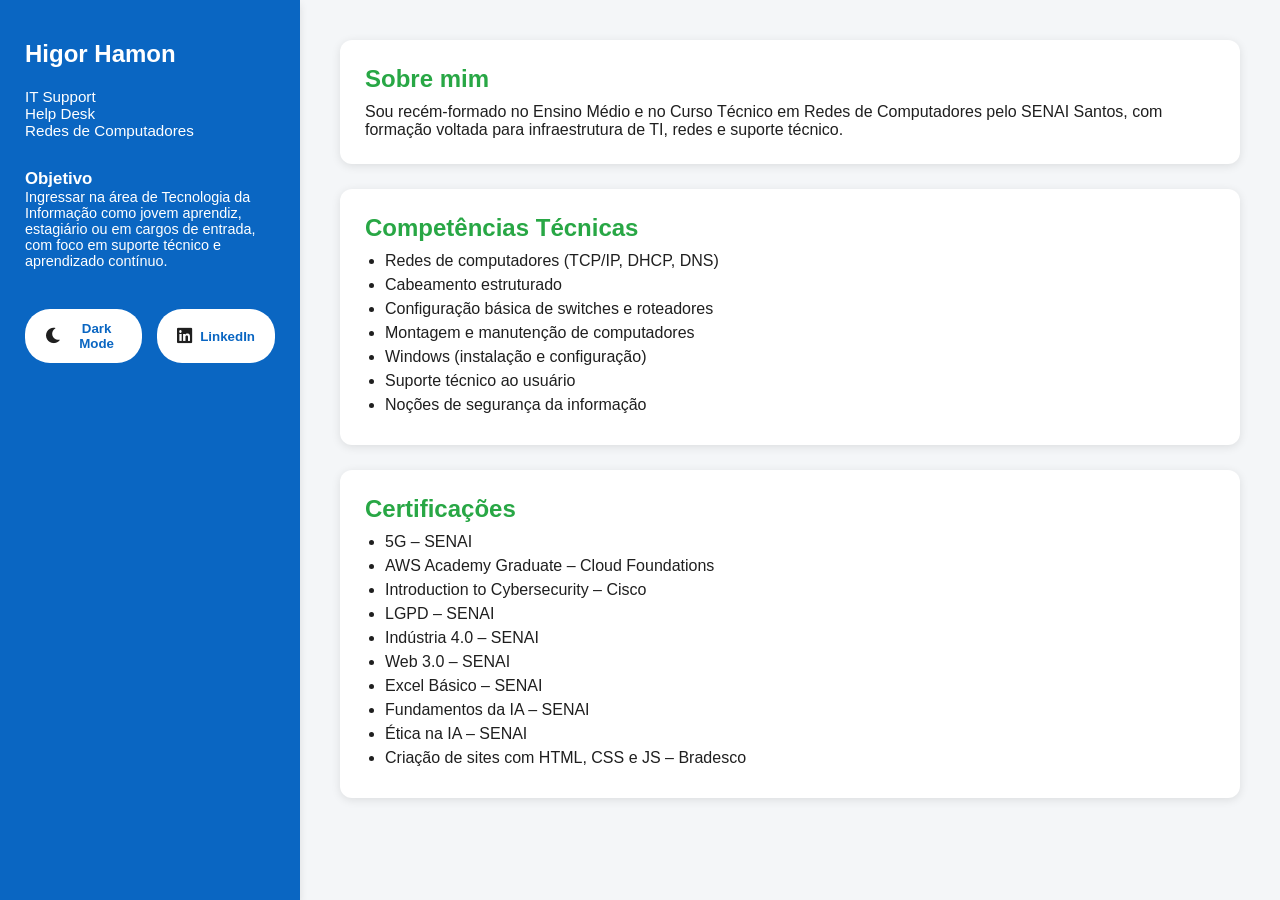
==== index.html @ 3bf90ef0 "Update and rename indexx.html to index.html" ====
<!DOCTYPE html>
<html lang="pt-br">
<head>
    <meta charset="UTF-8">
    <meta name="viewport" content="width=device-width, initial-scale=1.0">
    <title>Portfólio | Higor Hamon</title>
    <link rel="stylesheet" href="meu .css">
    <!-- Adicionado Font Awesome para ícones vibrantes -->
    <link rel="stylesheet" href="https://cdnjs.cloudflare.com/ajax/libs/font-awesome/6.0.0/css/all.min.css" integrity="sha512-9usAa10IRO0HhonpyAIVpjrylPvoDwiPUiKdWk5t3PyolY1cOd4DSE0Ga+ri4AuTroPR5aQvXU9xC6qOPnzFeg==" crossorigin="anonymous" referrerpolicy="no-referrer" />
</head>

<body class="light-theme">
    <div class="container">
        <!-- COLUNA ESQUERDA -->
        <aside class="sidebar">
            <h1>Higor Hamon</h1>
            <p class="role">
                IT Support<br>
                Help Desk<br>
                Redes de Computadores
            </p>

            <div class="sidebar-section">
                <h3>Objetivo</h3>
                <p>
                    Ingressar na área de Tecnologia da Informação como jovem aprendiz,
                    estagiário ou em cargos de entrada, com foco em suporte técnico
                    e aprendizado contínuo.
                </p>
            </div>

            <div class="buttons">
                <button class="btn theme-btn" aria-label="Alternar tema">
                    <i class="fas fa-moon"></i> Dark Mode
                </button>
                <button class="btn linkedin-btn" aria-label="Visitar LinkedIn">
                    <i class="fab fa-linkedin"></i> LinkedIn
                </button>
            </div>
        </aside>

        <!-- COLUNA DIREITA -->
        <main class="content">
            <section class="card">
                <h2>Sobre mim</h2>
                <p>
                    Sou recém-formado no Ensino Médio e no Curso Técnico em Redes de
                    Computadores pelo SENAI Santos, com formação voltada para
                    infraestrutura de TI, redes e suporte técnico.
                </p>
            </section>

            <section class="card">
                <h2>Competências Técnicas</h2>
                <ul>
                    <li>Redes de computadores (TCP/IP, DHCP, DNS)</li>
                    <li>Cabeamento estruturado</li>
                    <li>Configuração básica de switches e roteadores</li>
                    <li>Montagem e manutenção de computadores</li>
                    <li>Windows (instalação e configuração)</li>
                    <li>Suporte técnico ao usuário</li>
                    <li>Noções de segurança da informação</li>
                </ul>
            </section>

            <section class="card">
                <h2>Certificações</h2>
                <ul>
                    <li>5G – SENAI</li>
                    <li>AWS Academy Graduate – Cloud Foundations</li>
                    <li>Introduction to Cybersecurity – Cisco</li>
                    <li>LGPD – SENAI</li>
                    <li>Indústria 4.0 – SENAI</li>
                    <li>Web 3.0 – SENAI</li>
                    <li>Excel Básico – SENAI</li>
                    <li>Fundamentos da IA – SENAI</li>
                    <li>Ética na IA – SENAI</li>
                    <li>Criação de sites com HTML, CSS e JS – Bradesco</li>
                </ul>
            </section>
        </main>
    </div>

    <script src="appp.js"></script>
</body>
</html>
---- meu .css ----
/* VARIÁVEIS */
:root {
    --blue: #0a66c2;
    --vibrant-orange: #ff6b6b; /* Cor vibrante para gradiente */
    --vibrant-green: #28a745; /* Verde vibrante para títulos */
    --vibrant-pink: #e91e63; /* Rosa vibrante para hover */
    --light-bg: #f4f6f8;
    --dark-bg: #121212;
    --light-card: #ffffff;
    --dark-card: #1e1e1e;
    --text-light: #1f1f1f;
    --text-dark: #eaeaea;
    --dark-purple: #4a148c; /* Roxo vibrante para tema escuro */
}

/* TEMAS */
.light-theme {
    --bg: var(--light-bg);
    --card: var(--light-card);
    --text: var(--text-light);
}

.dark-theme {
    --bg: var(--dark-bg);
    --card: var(--dark-card);
    --text: var(--text-dark);
    --blue: var(--dark-purple); /* Azul muda para roxo no escuro */
}

/* RESET */
* {
    margin: 0;
    padding: 0;
    box-sizing: border-box;
    font-family: Arial, Helvetica, sans-serif;
    color: var(--text);
    transition: background-color 0.3s, color 0.3s; /* Transições suaves */
}

/* LAYOUT */
body {
    background-color: var(--bg);
}

.container {
    display: flex;
    min-height: 100vh;
}

/* SIDEBAR */
.sidebar {
    width: 300px;
    background-color: var(--blue);
    padding: 40px 25px;
    color: white;
    box-shadow: 0 4px 8px rgba(0, 0, 0, 0.1); /* Sombra para profundidade */
}

.sidebar h1,
.sidebar p,
.sidebar h3 {
    color: white;
}

.role {
    margin: 20px 0;
    font-size: 0.95rem;
}

.sidebar-section {
    margin-top: 30px;
    font-size: 0.9rem;
}

.buttons {
    margin-top: 40px;
    display: flex;
    flex-direction: row; /* Botões lado a lado */
    gap: 15px;
    justify-content: center; /* Centralizados */
}

/* BOTÕES */
.btn {
    padding: 12px 20px;
    border: none;
    border-radius: 25px; /* Bordas mais arredondadas */
    font-weight: bold;
    cursor: pointer;
    background-color: white;
    color: var(--blue);
    transition: all 0.3s;
    display: flex;
    align-items: center;
    gap: 8px; /* Espaço para ícones */
}

.btn:hover {
    background-color: var(--vibrant-pink); /* Hover vibrante */
    color: white;
    transform: scale(1.05); /* Efeito de zoom */
}

.btn i {
    font-size: 1.1rem; /* Ícones maiores */
}

/* CONTEÚDO */
.content {
    flex: 1;
    padding: 40px;
    display: flex;
    flex-direction: column;
    gap: 25px;
}

.card {
    background-color: var(--card);
    padding: 25px;
    border-radius: 12px; /* Bordas mais suaves */
    box-shadow: 0 2px 10px rgba(0, 0, 0, 0.1); /* Sombra leve */
    transition: box-shadow 0.3s;
}

.card:hover {
    box-shadow: 0 4px 20px rgba(0, 0, 0, 0.15); /* Hover nos cards */
}

.card h2 {
    color: var(--vibrant-green); /* Verde vibrante */
    margin-bottom: 10px;
}

.card ul {
    margin-left: 20px;
}

.card li {
    margin-bottom: 6px;
}

/* RESPONSIVO */
@media (max-width: 768px) {
    .container {
        flex-direction: column;
    }

    .sidebar {
        width: 100%;
    }

    .buttons {
        flex-direction: column; /* Empilha em mobile */
    }
}
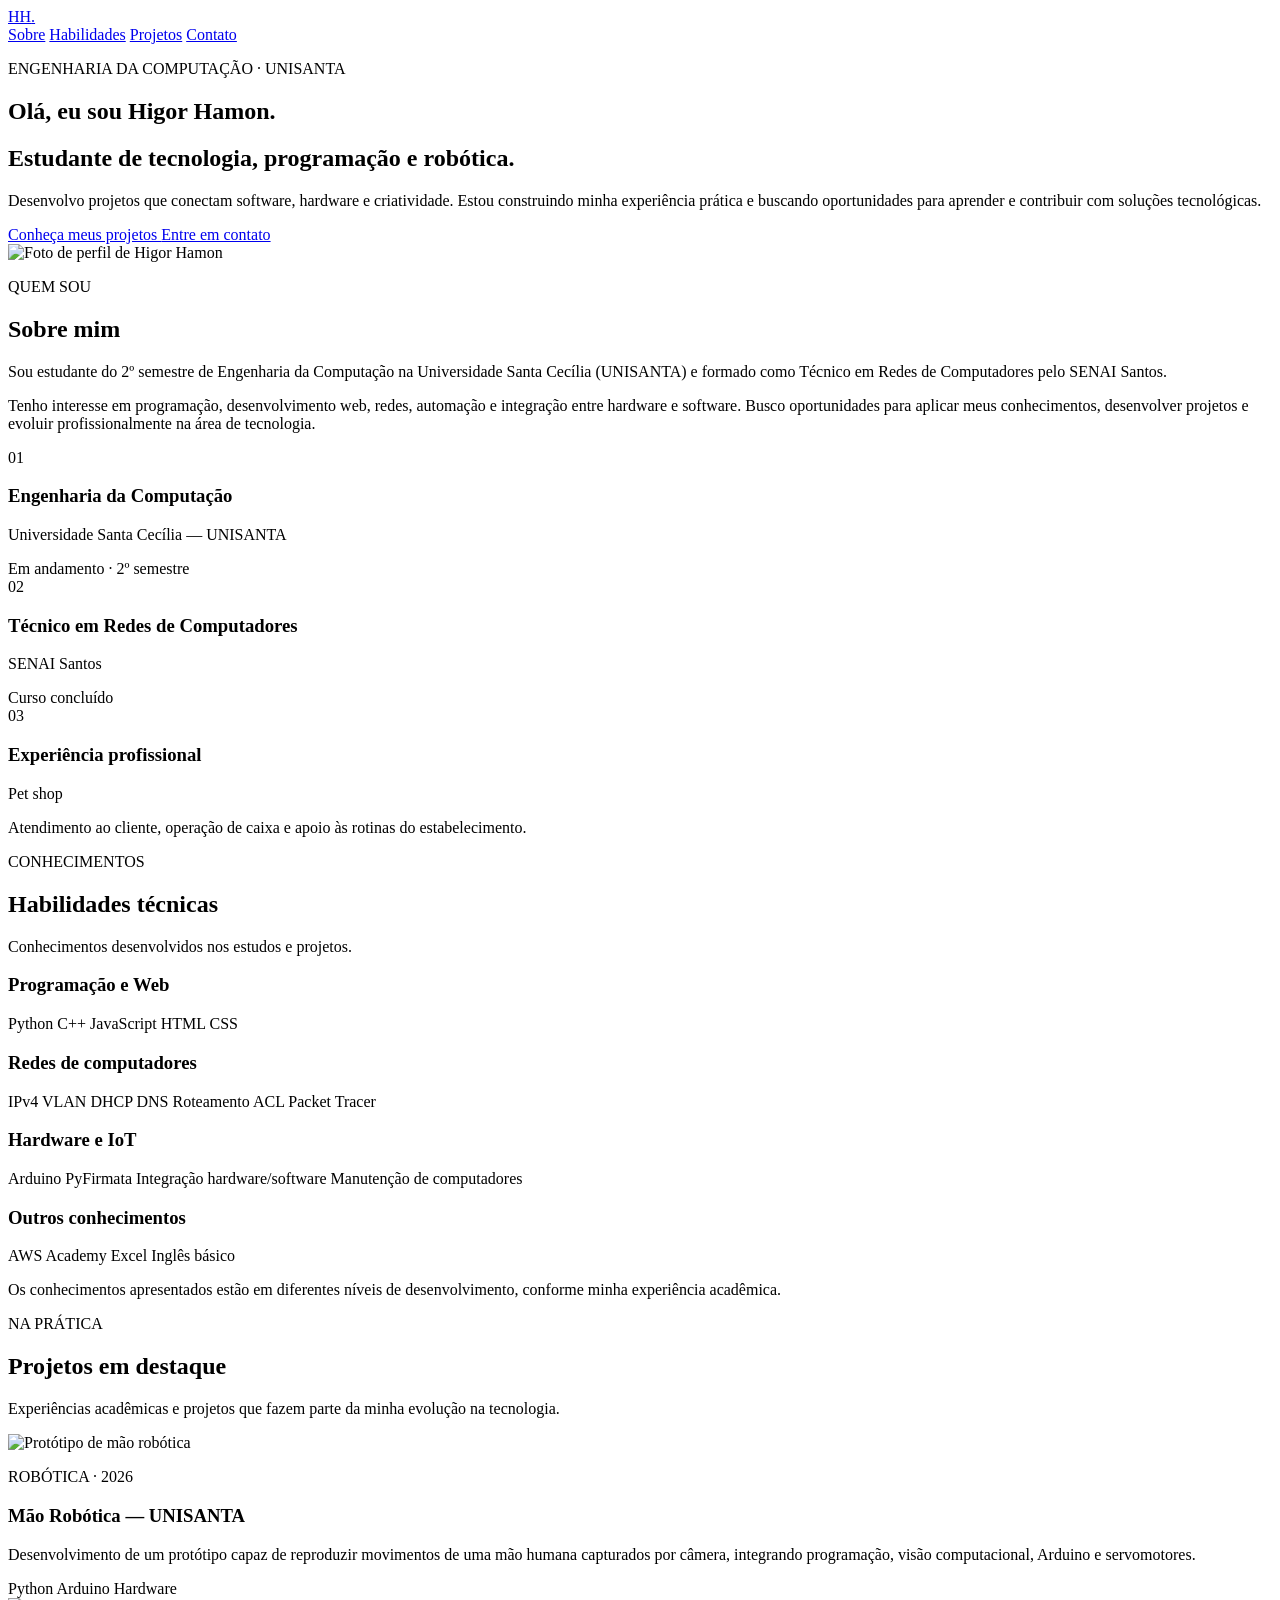
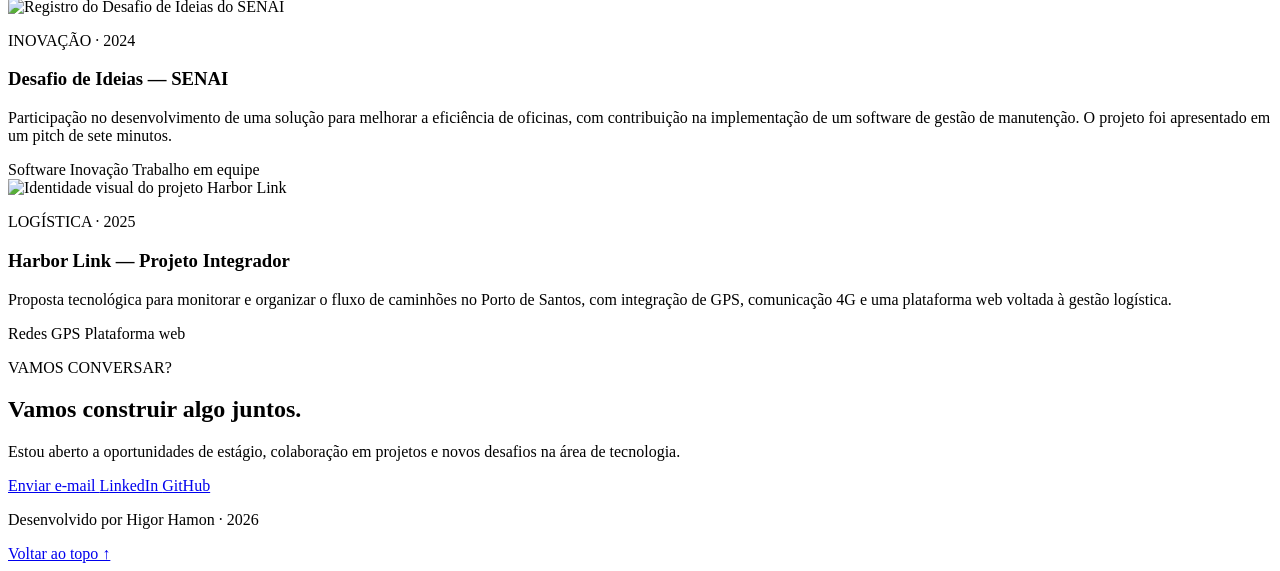
==== commit 3d7d0132: "Revamp index.html with new meta and navigation Added meta description and favicon link. Updated titl" ====
--- a/index.html
+++ b/index.html
@@ -1,86 +1,286 @@
+
 <!DOCTYPE html>
 <html lang="pt-br">
 <head>
     <meta charset="UTF-8">
     <meta name="viewport" content="width=device-width, initial-scale=1.0">
-    <title>Portfólio | Higor Hamon</title>
-    <link rel="stylesheet" href="meu .css">
-    <!-- Adicionado Font Awesome para ícones vibrantes -->
-    <link rel="stylesheet" href="https://cdnjs.cloudflare.com/ajax/libs/font-awesome/6.0.0/css/all.min.css" integrity="sha512-9usAa10IRO0HhonpyAIVpjrylPvoDwiPUiKdWk5t3PyolY1cOd4DSE0Ga+ri4AuTroPR5aQvXU9xC6qOPnzFeg==" crossorigin="anonymous" referrerpolicy="no-referrer" />
+    <meta name="description" content="Portfólio de Higor Hamon, estudante de Engenharia da Computação, com projetos de programação, robótica e tecnologia.">
+
+    <link rel="icon" type="image/jpeg"
+          href="imagens1/Gemini_Generated_Image_s2et8ds2et8ds2et.jpg">
+    <link rel="stylesheet" href="css/meucss2.css">
+
+    <title>Higor Hamon | Portfólio</title>
+    <script src="app.js" defer></script>
 </head>
 
-<body class="light-theme">
-    <div class="container">
-        <!-- COLUNA ESQUERDA -->
-        <aside class="sidebar">
-            <h1>Higor Hamon</h1>
-            <p class="role">
-                IT Support<br>
-                Help Desk<br>
-                Redes de Computadores
+<body>
+    <header class="topo">
+        <a href="#inicio" class="marca">HH<span>.</span></a>
+
+        <nav class="menu" aria-label="Navegação principal">
+            <a href="#sobre">Sobre</a>
+            <a href="#habilidades">Habilidades</a>
+            <a href="#projetos">Projetos</a>
+            <a href="#contato">Contato</a>
+        </nav>
+    </header>
+
+    <main>
+        <section id="inicio" class="hero">
+            <div class="hero-texto">
+                <p class="etiqueta">ENGENHARIA DA COMPUTAÇÃO · UNISANTA</p>
+
+                <h1>Olá, eu sou <span>Higor Hamon.</span></h1>
+
+                <h2>Estudante de tecnologia, programação e robótica.</h2>
+
+                <p class="descricao">
+                    Desenvolvo projetos que conectam software, hardware e
+                    criatividade. Estou construindo minha experiência prática
+                    e buscando oportunidades para aprender e contribuir
+                    com soluções tecnológicas.
+                </p>
+
+                <div class="botoes">
+                    <a href="#projetos" class="botao principal">
+                        Conheça meus projetos
+                    </a>
+
+                    <a href="#contato" class="botao secundario">
+                        Entre em contato
+                    </a>
+                </div>
+            </div>
+
+            <div class="hero-foto">
+                <img src="imagens1/minha foto.png"
+                     alt="Foto de perfil de Higor Hamon"
+                     class="imagem-perfil">
+            </div>
+        </section>
+
+        <section id="sobre" class="secao">
+            <div class="titulo-secao">
+                <p class="etiqueta">QUEM SOU</p>
+                <h2>Sobre mim</h2>
+            </div>
+
+            <div class="sobre-conteudo">
+                <p>
+                    Sou estudante do 2º semestre de Engenharia da Computação
+                    na Universidade Santa Cecília (UNISANTA) e formado como
+                    Técnico em Redes de Computadores pelo SENAI Santos.
+                </p>
+
+                <p>
+                    Tenho interesse em programação, desenvolvimento web,
+                    redes, automação e integração entre hardware e software.
+                    Busco oportunidades para aplicar meus conhecimentos,
+                    desenvolver projetos e evoluir profissionalmente na área
+                    de tecnologia.
+                </p>
+            </div>
+
+            <div class="formacao">
+                <article class="cartao">
+                    <span class="icone">01</span>
+                    <h3>Engenharia da Computação</h3>
+                    <p>Universidade Santa Cecília — UNISANTA</p>
+                    <span class="detalhe">Em andamento · 2º semestre</span>
+                </article>
+
+                <article class="cartao">
+                    <span class="icone">02</span>
+                    <h3>Técnico em Redes de Computadores</h3>
+                    <p>SENAI Santos</p>
+                    <span class="detalhe">Curso concluído</span>
+                </article>
+
+                <article class="cartao">
+                    <span class="icone">03</span>
+                    <h3>Experiência profissional</h3>
+                    <p>Pet shop</p>
+                    <span class="detalhe">
+                        Atendimento ao cliente, operação de caixa e apoio
+                        às rotinas do estabelecimento.
+                    </span>
+                </article>
+            </div>
+        </section>
+
+        <section id="habilidades" class="secao fundo-suave">
+            <div class="titulo-secao">
+                <p class="etiqueta">CONHECIMENTOS</p>
+                <h2>Habilidades técnicas</h2>
+                <p>Conhecimentos desenvolvidos nos estudos e projetos.</p>
+            </div>
+
+            <div class="habilidades">
+                <article class="habilidade">
+                    <h3>Programação e Web</h3>
+                    <div class="etiquetas">
+                        <span>Python</span>
+                        <span>C++</span>
+                        <span>JavaScript</span>
+                        <span>HTML</span>
+                        <span>CSS</span>
+                    </div>
+                </article>
+
+                <article class="habilidade">
+                    <h3>Redes de computadores</h3>
+                    <div class="etiquetas">
+                        <span>IPv4</span>
+                        <span>VLAN</span>
+                        <span>DHCP</span>
+                        <span>DNS</span>
+                        <span>Roteamento</span>
+                        <span>ACL</span>
+                        <span>Packet Tracer</span>
+                    </div>
+                </article>
+
+                <article class="habilidade">
+                    <h3>Hardware e IoT</h3>
+                    <div class="etiquetas">
+                        <span>Arduino</span>
+                        <span>PyFirmata</span>
+                        <span>Integração hardware/software</span>
+                        <span>Manutenção de computadores</span>
+                    </div>
+                </article>
+
+                <article class="habilidade">
+                    <h3>Outros conhecimentos</h3>
+                    <div class="etiquetas">
+                        <span>AWS Academy</span>
+                        <span>Excel</span>
+                        <span>Inglês básico</span>
+                    </div>
+                </article>
+            </div>
+
+            <p class="observacao">
+                Os conhecimentos apresentados estão em diferentes níveis
+                de desenvolvimento, conforme minha experiência acadêmica.
             </p>
-
-            <div class="sidebar-section">
-                <h3>Objetivo</h3>
+        </section>
+
+        <section id="projetos" class="secao">
+            <div class="titulo-secao">
+                <p class="etiqueta">NA PRÁTICA</p>
+                <h2>Projetos em destaque</h2>
                 <p>
-                    Ingressar na área de Tecnologia da Informação como jovem aprendiz,
-                    estagiário ou em cargos de entrada, com foco em suporte técnico
-                    e aprendizado contínuo.
-                </p>
-            </div>
-
-            <div class="buttons">
-                <button class="btn theme-btn" aria-label="Alternar tema">
-                    <i class="fas fa-moon"></i> Dark Mode
-                </button>
-                <button class="btn linkedin-btn" aria-label="Visitar LinkedIn">
-                    <i class="fab fa-linkedin"></i> LinkedIn
-                </button>
-            </div>
-        </aside>
-
-        <!-- COLUNA DIREITA -->
-        <main class="content">
-            <section class="card">
-                <h2>Sobre mim</h2>
-                <p>
-                    Sou recém-formado no Ensino Médio e no Curso Técnico em Redes de
-                    Computadores pelo SENAI Santos, com formação voltada para
-                    infraestrutura de TI, redes e suporte técnico.
-                </p>
-            </section>
-
-            <section class="card">
-                <h2>Competências Técnicas</h2>
-                <ul>
-                    <li>Redes de computadores (TCP/IP, DHCP, DNS)</li>
-                    <li>Cabeamento estruturado</li>
-                    <li>Configuração básica de switches e roteadores</li>
-                    <li>Montagem e manutenção de computadores</li>
-                    <li>Windows (instalação e configuração)</li>
-                    <li>Suporte técnico ao usuário</li>
-                    <li>Noções de segurança da informação</li>
-                </ul>
-            </section>
-
-            <section class="card">
-                <h2>Certificações</h2>
-                <ul>
-                    <li>5G – SENAI</li>
-                    <li>AWS Academy Graduate – Cloud Foundations</li>
-                    <li>Introduction to Cybersecurity – Cisco</li>
-                    <li>LGPD – SENAI</li>
-                    <li>Indústria 4.0 – SENAI</li>
-                    <li>Web 3.0 – SENAI</li>
-                    <li>Excel Básico – SENAI</li>
-                    <li>Fundamentos da IA – SENAI</li>
-                    <li>Ética na IA – SENAI</li>
-                    <li>Criação de sites com HTML, CSS e JS – Bradesco</li>
-                </ul>
-            </section>
-        </main>
-    </div>
-
-    <script src="appp.js"></script>
+                    Experiências acadêmicas e projetos que fazem parte
+                    da minha evolução na tecnologia.
+                </p>
+            </div>
+
+            <div class="trabalhos">
+                <article class="trab">
+                    <img src="imagens1/WhatsApp Image 2026-10-09 at 14.43.39.jpeg"
+                         alt="Protótipo de mão robótica"
+                         class="imagem-projeto">
+
+                    <div class="trab-conteudo">
+                        <p class="categoria">ROBÓTICA · 2026</p>
+                        <h3>Mão Robótica — UNISANTA</h3>
+                        <p>
+                            Desenvolvimento de um protótipo capaz de
+                            reproduzir movimentos de uma mão humana
+                            capturados por câmera, integrando programação,
+                            visão computacional, Arduino e servomotores.
+                        </p>
+                        <div class="etiquetas">
+                            <span>Python</span>
+                            <span>Arduino</span>
+                            <span>Hardware</span>
+                        </div>
+                    </div>
+                </article>
+
+                <article class="trab">
+                    <img src="imagens1/desafio de ideias.jpg"
+                         alt="Registro do Desafio de Ideias do SENAI"
+                         class="imagem-projeto">
+
+                    <div class="trab-conteudo">
+                        <p class="categoria">INOVAÇÃO · 2024</p>
+                        <h3>Desafio de Ideias — SENAI</h3>
+                        <p>
+                            Participação no desenvolvimento de uma solução
+                            para melhorar a eficiência de oficinas, com
+                            contribuição na implementação de um software
+                            de gestão de manutenção. O projeto foi
+                            apresentado em um pitch de sete minutos.
+                        </p>
+                        <div class="etiquetas">
+                            <span>Software</span>
+                            <span>Inovação</span>
+                            <span>Trabalho em equipe</span>
+                        </div>
+                    </div>
+                </article>
+
+                <article class="trab">
+                    <img src="imagens1/Captura de tela 2026-10-09 145627.png"
+                         alt="Identidade visual do projeto Harbor Link"
+                         class="imagem-projeto">
+
+                    <div class="trab-conteudo">
+                        <p class="categoria">LOGÍSTICA · 2025</p>
+                        <h3>Harbor Link — Projeto Integrador</h3>
+                        <p>
+                            Proposta tecnológica para monitorar e organizar
+                            o fluxo de caminhões no Porto de Santos, com
+                            integração de GPS, comunicação 4G e uma
+                            plataforma web voltada à gestão logística.
+                        </p>
+                        <div class="etiquetas">
+                            <span>Redes</span>
+                            <span>GPS</span>
+                            <span>Plataforma web</span>
+                        </div>
+                    </div>
+                </article>
+            </div>
+        </section>
+
+        <section id="contato" class="contato">
+            <p class="etiqueta">VAMOS CONVERSAR?</p>
+            <h2>Vamos construir algo juntos.</h2>
+            <p>
+                Estou aberto a oportunidades de estágio, colaboração
+                em projetos e novos desafios na área de tecnologia.
+            </p>
+
+            <div class="botoes contato-botoes">
+                <a href="mailto:higorhamon7@gmail.com"
+                   class="botao claro">
+                    Enviar e-mail
+                </a>
+
+                <a href="https://www.linkedin.com/in/higorhamon-/"
+                   target="_blank"
+                   rel="noopener noreferrer"
+                   class="botao contorno">
+                    LinkedIn
+                </a>
+
+                <a href="https://github.com/higorhamon7"
+                   target="_blank"
+                   rel="noopener noreferrer"
+                   class="botao contorno">
+                    GitHub
+                </a>
+            </div>
+        </section>
+    </main>
+
+    <footer class="rodape">
+        <p>Desenvolvido por Higor Hamon · 2026</p>
+        <a href="#inicio">Voltar ao topo ↑</a>
+    </footer>
 </body>
 </html>
